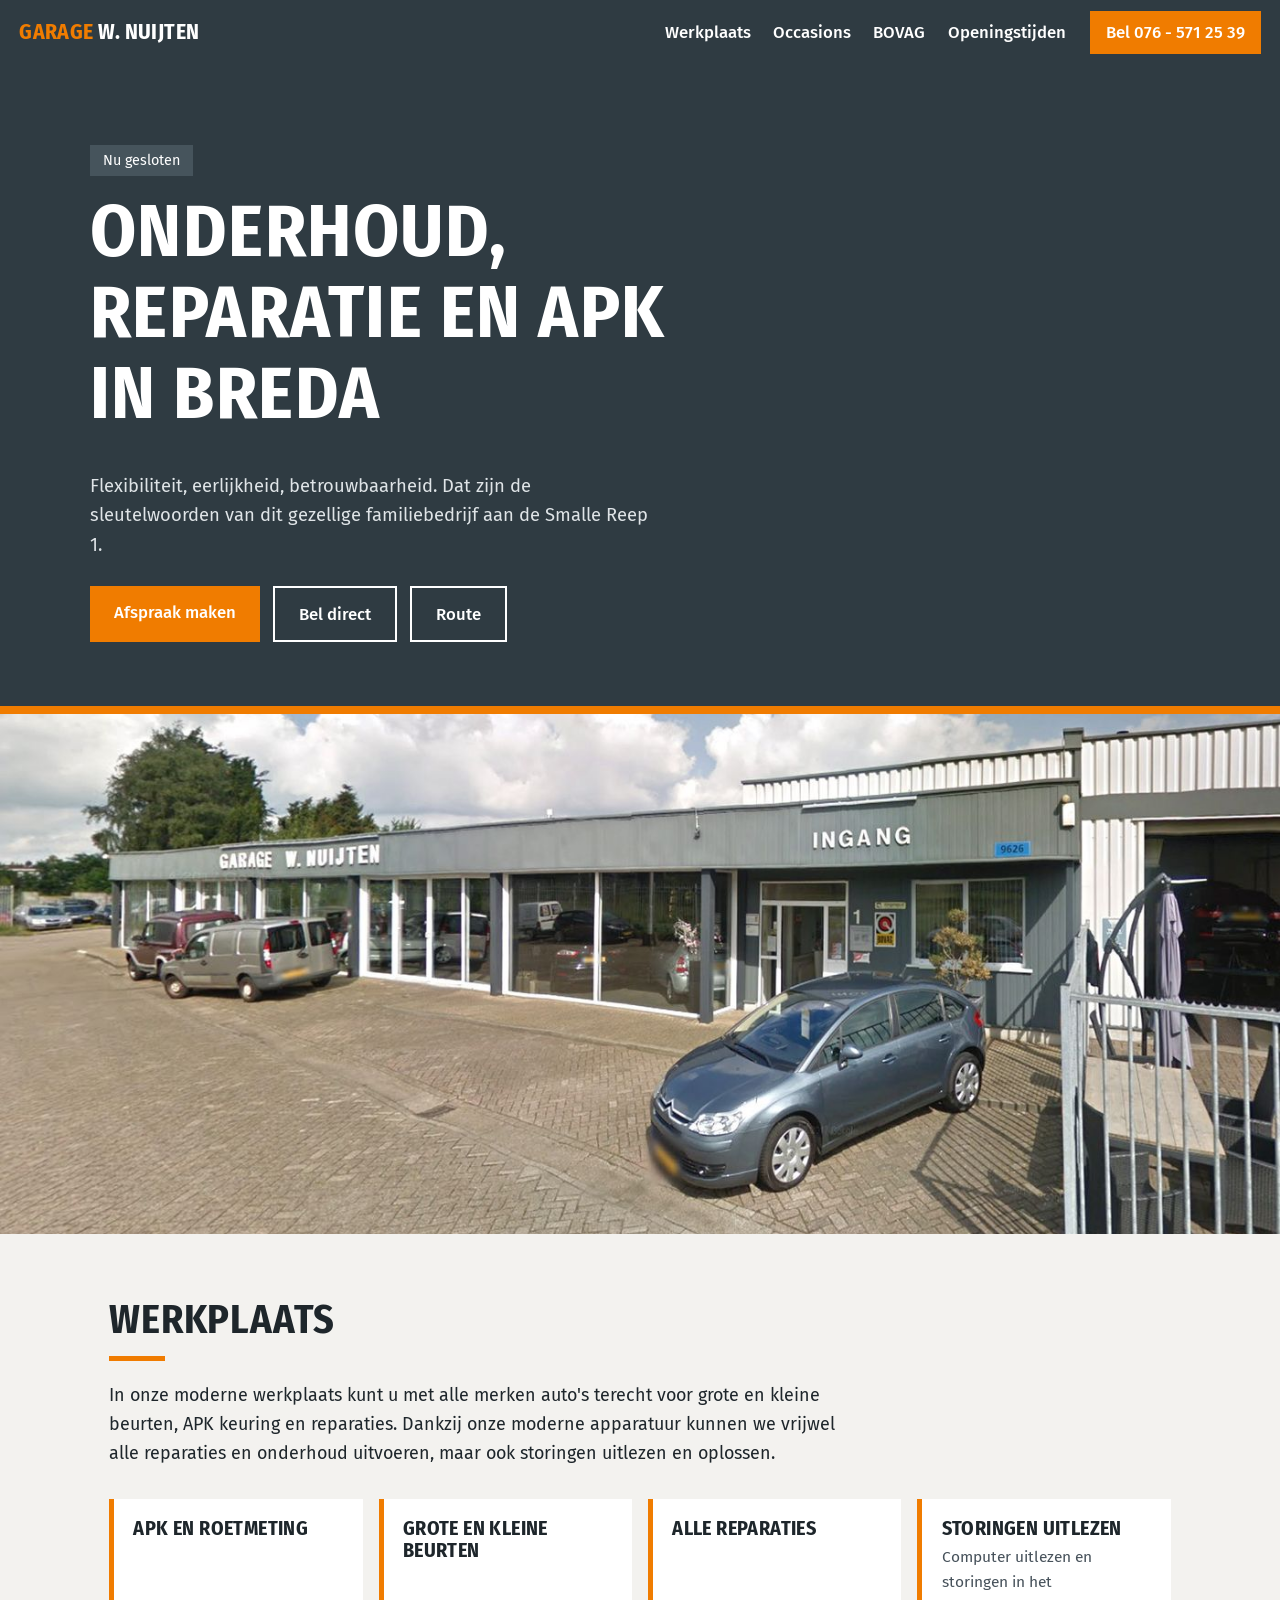
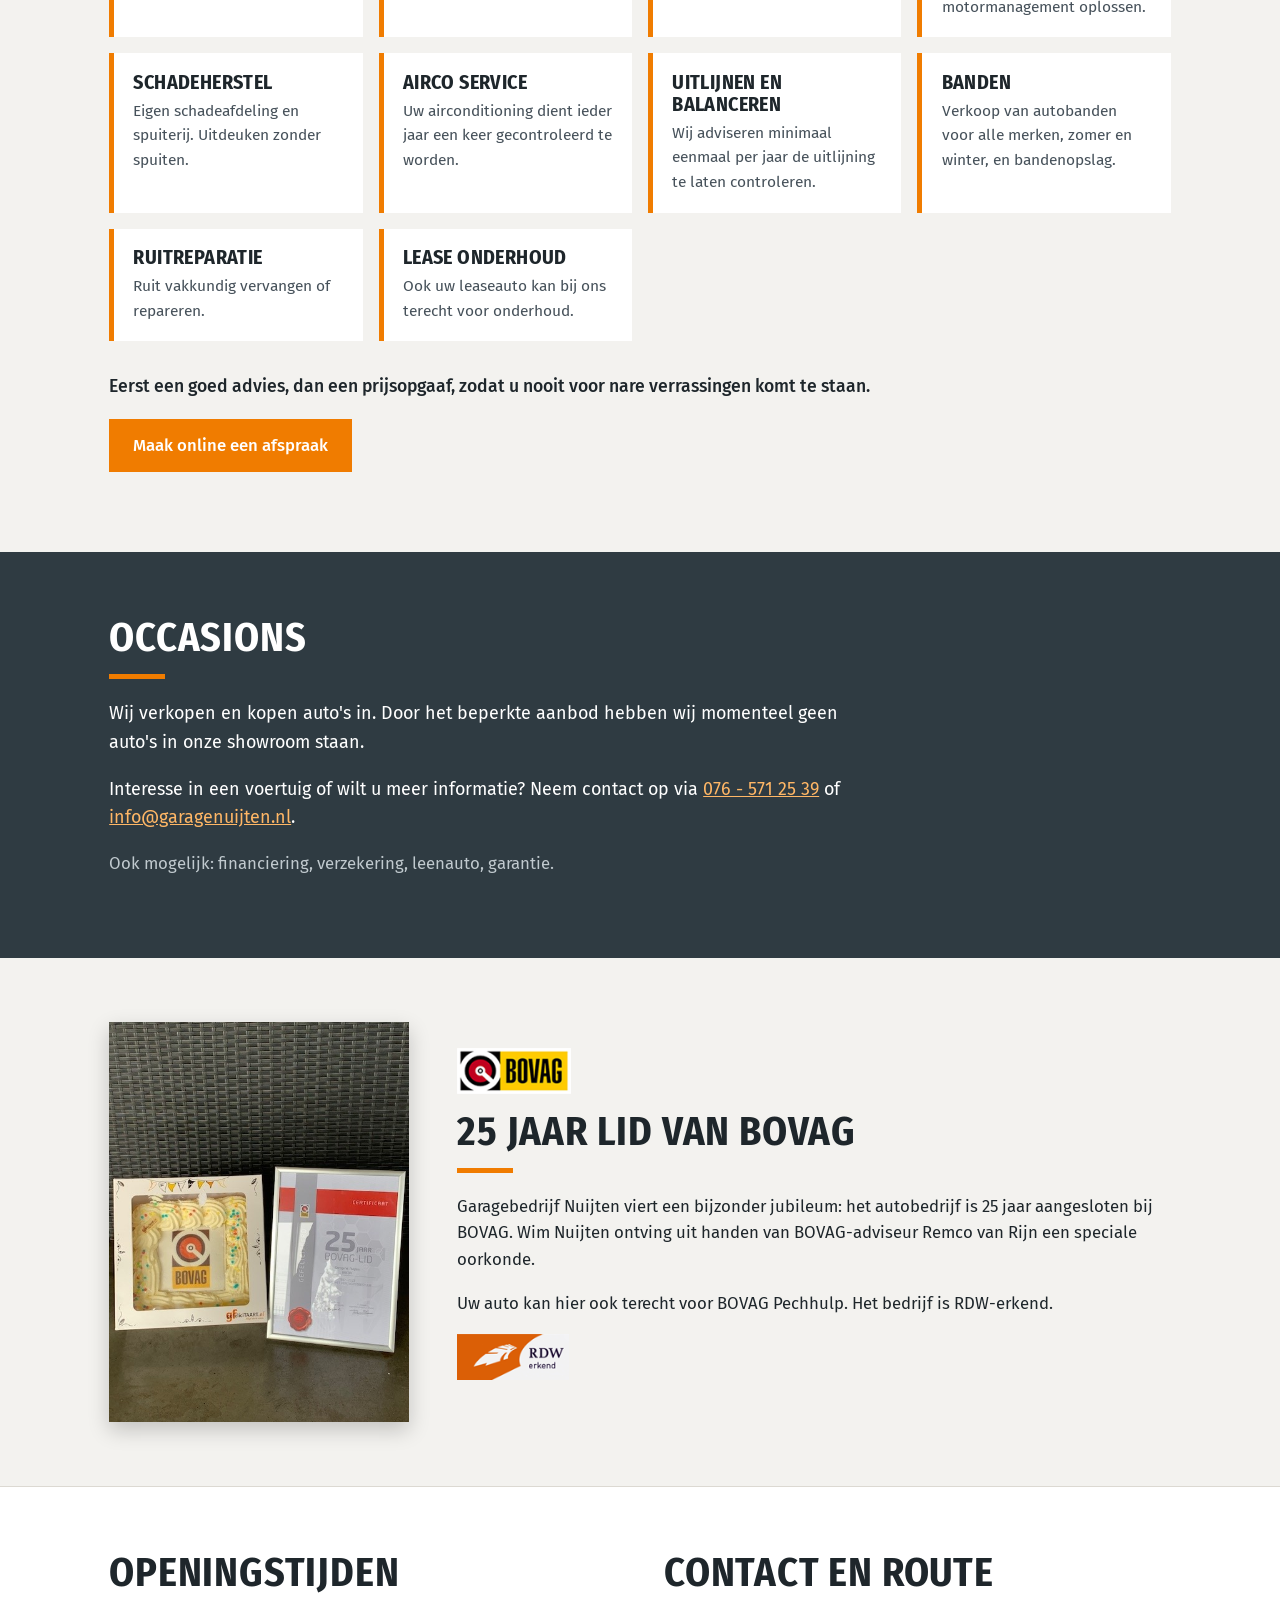
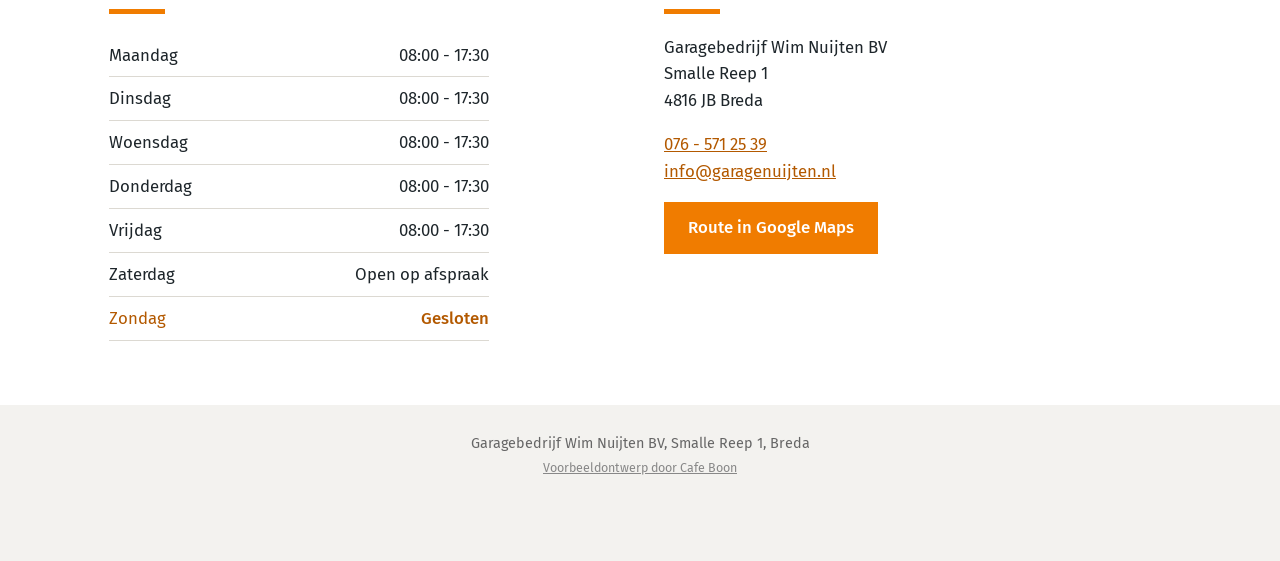
==== index.html @ 53a1577f "Voorbeeldwebsite voor Garagebedrijf Wim Nuijten" ====
<!doctype html>
<html lang="nl">
<head>
<meta charset="utf-8">
<meta name="viewport" content="width=device-width, initial-scale=1">
<meta name="robots" content="noindex">
<title>Garagebedrijf Wim Nuijten - Onderhoud, APK en reparatie in Breda</title>
<meta name="description" content="Garagebedrijf Wim Nuijten aan de Smalle Reep 1 in Breda. Onderhoud, reparatie en APK voor alle merken. BOVAG-lid. Ma t/m vr 08:00 - 17:30.">
<meta property="og:title" content="Garagebedrijf Wim Nuijten, Breda">
<meta property="og:description" content="Onderhoud, reparatie en APK voor alle merken aan de Smalle Reep 1.">
<meta property="og:image" content="images/pand.jpg">
<link rel="icon" type="image/svg+xml" href="images/favicon.svg">
<link rel="preconnect" href="https://fonts.googleapis.com">
<link rel="preconnect" href="https://fonts.gstatic.com" crossorigin>
<link href="https://fonts.googleapis.com/css2?family=Fira+Sans+Condensed:wght@600;700&family=Fira+Sans:wght@400;500&display=swap" rel="stylesheet">
<link rel="stylesheet" href="style.css">
</head>
<body>
<header class="top">
  <a class="logo" href="#"><b>Garage</b> W. Nuijten</a>
  <nav>
    <a href="#werkplaats">Werkplaats</a>
    <a href="#occasions">Occasions</a>
    <a href="#bovag">BOVAG</a>
    <a href="#contact">Openingstijden</a>
  </nav>
  <a class="call" href="tel:+31765712539">Bel 076 - 571 25 39</a>
</header>

<section class="hero">
  <div class="hero-in">
    <p class="tag" id="status"></p>
    <h1>Onderhoud, reparatie en APK in Breda</h1>
    <p class="claim">Flexibiliteit, eerlijkheid, betrouwbaarheid. Dat zijn de sleutelwoorden van dit gezellige familiebedrijf aan de Smalle Reep 1.</p>
    <div class="actions">
      <a class="btn" href="https://www.garagenuijten.nl/werkplaats/afspraak-maken/">Afspraak maken</a>
      <a class="btn ghost" href="tel:+31765712539">Bel direct</a>
      <a class="btn ghost" href="https://www.google.com/maps/dir/?api=1&destination=Smalle+Reep+1+4816+JB+Breda">Route</a>
    </div>
  </div>
</section>

<section class="photo"><img src="images/pand.jpg" alt="Garagebedrijf Wim Nuijten aan de Smalle Reep 1 in Breda"></section>

<section id="werkplaats" class="wrap">
  <h2>Werkplaats</h2>
  <p class="lead">In onze moderne werkplaats kunt u met alle merken auto's terecht voor grote en kleine beurten, APK keuring en reparaties. Dankzij onze moderne apparatuur kunnen we vrijwel alle reparaties en onderhoud uitvoeren, maar ook storingen uitlezen en oplossen.</p>
  <div class="cards">
    <article><h3>APK en roetmeting</h3></article>
    <article><h3>Grote en kleine beurten</h3></article>
    <article><h3>Alle reparaties</h3></article>
    <article><h3>Storingen uitlezen</h3><p>Computer uitlezen en storingen in het motormanagement oplossen.</p></article>
    <article><h3>Schadeherstel</h3><p>Eigen schadeafdeling en spuiterij. Uitdeuken zonder spuiten.</p></article>
    <article><h3>Airco service</h3><p>Uw airconditioning dient ieder jaar een keer gecontroleerd te worden.</p></article>
    <article><h3>Uitlijnen en balanceren</h3><p>Wij adviseren minimaal eenmaal per jaar de uitlijning te laten controleren.</p></article>
    <article><h3>Banden</h3><p>Verkoop van autobanden voor alle merken, zomer en winter, en bandenopslag.</p></article>
    <article><h3>Ruitreparatie</h3><p>Ruit vakkundig vervangen of repareren.</p></article>
    <article><h3>Lease onderhoud</h3><p>Ook uw leaseauto kan bij ons terecht voor onderhoud.</p></article>
  </div>
  <p class="note">Eerst een goed advies, dan een prijsopgaaf, zodat u nooit voor nare verrassingen komt te staan.</p>
  <p><a class="btn" href="https://www.garagenuijten.nl/werkplaats/afspraak-maken/">Maak online een afspraak</a></p>
</section>

<section id="occasions" class="band">
  <div class="wrap">
    <h2>Occasions</h2>
    <p class="lead">Wij verkopen en kopen auto's in. Door het beperkte aanbod hebben wij momenteel geen auto's in onze showroom staan.</p>
    <p class="lead">Interesse in een voertuig of wilt u meer informatie? Neem contact op via <a href="tel:+31765712539">076 - 571 25 39</a> of <a href="mailto:info@garagenuijten.nl">info@garagenuijten.nl</a>.</p>
    <p class="also">Ook mogelijk: financiering, verzekering, leenauto, garantie.</p>
  </div>
</section>

<section id="bovag" class="wrap bovag">
  <img src="images/bovag-certificaat.jpg" alt="Certificaat 25 jaar BOVAG-lid">
  <div>
    <img class="blogo" src="images/bovag.png" alt="BOVAG">
    <h2>25 jaar lid van BOVAG</h2>
    <p>Garagebedrijf Nuijten viert een bijzonder jubileum: het autobedrijf is 25 jaar aangesloten bij BOVAG. Wim Nuijten ontving uit handen van BOVAG-adviseur Remco van Rijn een speciale oorkonde.</p>
    <p>Uw auto kan hier ook terecht voor BOVAG Pechhulp. Het bedrijf is RDW-erkend.</p>
    <img class="blogo" src="images/rdw.png" alt="RDW erkend">
  </div>
</section>

<section id="contact" class="visit">
  <div class="wrap two">
    <div>
      <h2>Openingstijden</h2>
      <table>
        <tr data-d="1"><th>Maandag</th><td>08:00 - 17:30</td></tr>
        <tr data-d="2"><th>Dinsdag</th><td>08:00 - 17:30</td></tr>
        <tr data-d="3"><th>Woensdag</th><td>08:00 - 17:30</td></tr>
        <tr data-d="4"><th>Donderdag</th><td>08:00 - 17:30</td></tr>
        <tr data-d="5"><th>Vrijdag</th><td>08:00 - 17:30</td></tr>
        <tr data-d="6"><th>Zaterdag</th><td>Open op afspraak</td></tr>
        <tr data-d="0"><th>Zondag</th><td>Gesloten</td></tr>
      </table>
    </div>
    <div>
      <h2>Contact en route</h2>
      <p>Garagebedrijf Wim Nuijten BV<br>Smalle Reep 1<br>4816 JB Breda</p>
      <p><a href="tel:+31765712539">076 - 571 25 39</a><br><a href="mailto:info@garagenuijten.nl">info@garagenuijten.nl</a></p>
      <p><a class="btn" href="https://www.google.com/maps/dir/?api=1&destination=Smalle+Reep+1+4816+JB+Breda">Route in Google Maps</a></p>
    </div>
  </div>
</section>

<footer>
  <p>Garagebedrijf Wim Nuijten BV, Smalle Reep 1, Breda</p>
  <p class="credit"><a href="https://cafeboon.com">Voorbeeldontwerp door Cafe Boon</a></p>
</footer>
<a class="fab" href="tel:+31765712539">Bel</a>
<script>
(function(){
  var n=new Date(),d=n.getDay(),m=n.getHours()+n.getMinutes()/60,el=document.getElementById('status');
  var r=document.querySelector('tr[data-d="'+d+'"]');if(r)r.className='today';
  if(d>=1&&d<=5&&m>=8&&m<17.5){el.textContent='Nu geopend tot 17:30';el.className='tag yes'}
  else if(d==6){el.textContent='Zaterdag open op afspraak'}
  else{el.textContent='Nu gesloten'}
})();
</script>
</body>
</html>
---- style.css ----
:root{--orange:#f07c00;--slate:#2f3b42;--ink:#1e262b;--bg:#f3f2ef;--line:#dcd9d2}
*{box-sizing:border-box}
body{margin:0;font-family:"Fira Sans",sans-serif;color:var(--ink);background:var(--bg);line-height:1.6;font-size:1.05rem}
h1,h2,h3,.logo{font-family:"Fira Sans Condensed",sans-serif;text-transform:uppercase;letter-spacing:.02em;line-height:1.1;margin:0 0 .5em}
h2{font-size:clamp(1.8rem,4vw,2.5rem)}
h2:after{content:"";display:block;width:56px;height:5px;background:var(--orange);margin-top:.35em}
a{color:#b35900}
.top{display:flex;align-items:center;gap:1.5rem;padding:.7rem 1.2rem;background:var(--slate);position:sticky;top:0;z-index:5}
.logo{color:#fff;text-decoration:none;font-size:1.35rem;margin:0;font-weight:700}.logo b{color:var(--orange)}
.top nav{margin-left:auto;display:flex;gap:1.4rem}.top nav a{color:#fff;text-decoration:none;font-weight:500}
.call{background:var(--orange);color:#fff;text-decoration:none;padding:.5rem 1rem;font-weight:500;white-space:nowrap}
.hero{background:var(--slate);color:#fff;padding:5rem 1.2rem 4rem;border-bottom:8px solid var(--orange)}
.hero-in{max-width:1100px;margin:0 auto}
.hero h1{font-size:clamp(2.4rem,7vw,4.6rem);max-width:15ch}
.claim{max-width:560px;font-size:1.15rem;color:#dfe4e7}
.tag{display:inline-block;background:#46545c;padding:.25rem .8rem;font-size:.9rem;margin:0 0 1rem}.tag.yes{background:#2e7d32}
.actions{display:flex;gap:.8rem;flex-wrap:wrap;margin-top:1.6rem}
.btn{display:inline-block;background:var(--orange);color:#fff;padding:.8rem 1.5rem;text-decoration:none;font-weight:500}
.btn.ghost{background:transparent;border:2px solid #fff}
.photo img{width:100%;max-height:520px;object-fit:cover;display:block}
.wrap{max-width:1100px;margin:0 auto;padding:4rem 1.2rem}
.lead{max-width:740px;font-size:1.12rem}
.cards{display:grid;grid-template-columns:repeat(auto-fill,minmax(240px,1fr));gap:1rem;margin:2rem 0}
.cards article{background:#fff;border-left:5px solid var(--orange);padding:1.1rem 1.2rem}
.cards h3{font-size:1.25rem;margin:0 0 .3em}.cards p{margin:0;font-size:.97rem;color:#46515a}
.note{font-weight:500;font-size:1.1rem}
.band{background:var(--slate);color:#fff}.band a{color:#ffb766}.also{color:#c0c9ce}
.bovag{display:grid;grid-template-columns:300px 1fr;gap:3rem;align-items:center}
.bovag>img{width:100%;box-shadow:0 8px 20px rgba(0,0,0,.2)}
.blogo{height:46px;display:block;margin-bottom:1rem}
.visit{background:#fff;border-top:1px solid var(--line)}
.two{display:grid;grid-template-columns:1fr 1fr;gap:3rem}
table{border-collapse:collapse;width:100%;max-width:380px}
th{text-align:left;font-weight:400}td{text-align:right}
th,td{padding:.5rem 0;border-bottom:1px solid var(--line)}
tr.today{font-weight:500;color:#b35900}
footer{text-align:center;padding:1.5rem 1rem 5rem;font-size:.9rem;color:#666}
footer p{margin:.2rem}.credit{font-size:.78rem}.credit a{color:#888}
.fab{display:none}
@media(max-width:760px){
.top nav,.call{display:none}
.hero{padding:3rem 1.2rem}.bovag,.two{grid-template-columns:1fr;gap:2rem}.bovag>img{max-width:260px}
.fab{display:block;position:fixed;right:1rem;bottom:1rem;background:var(--orange);color:#fff;text-decoration:none;font-weight:500;padding:.9rem 1.5rem;border-radius:999px;box-shadow:0 4px 12px rgba(0,0,0,.3);z-index:9}}
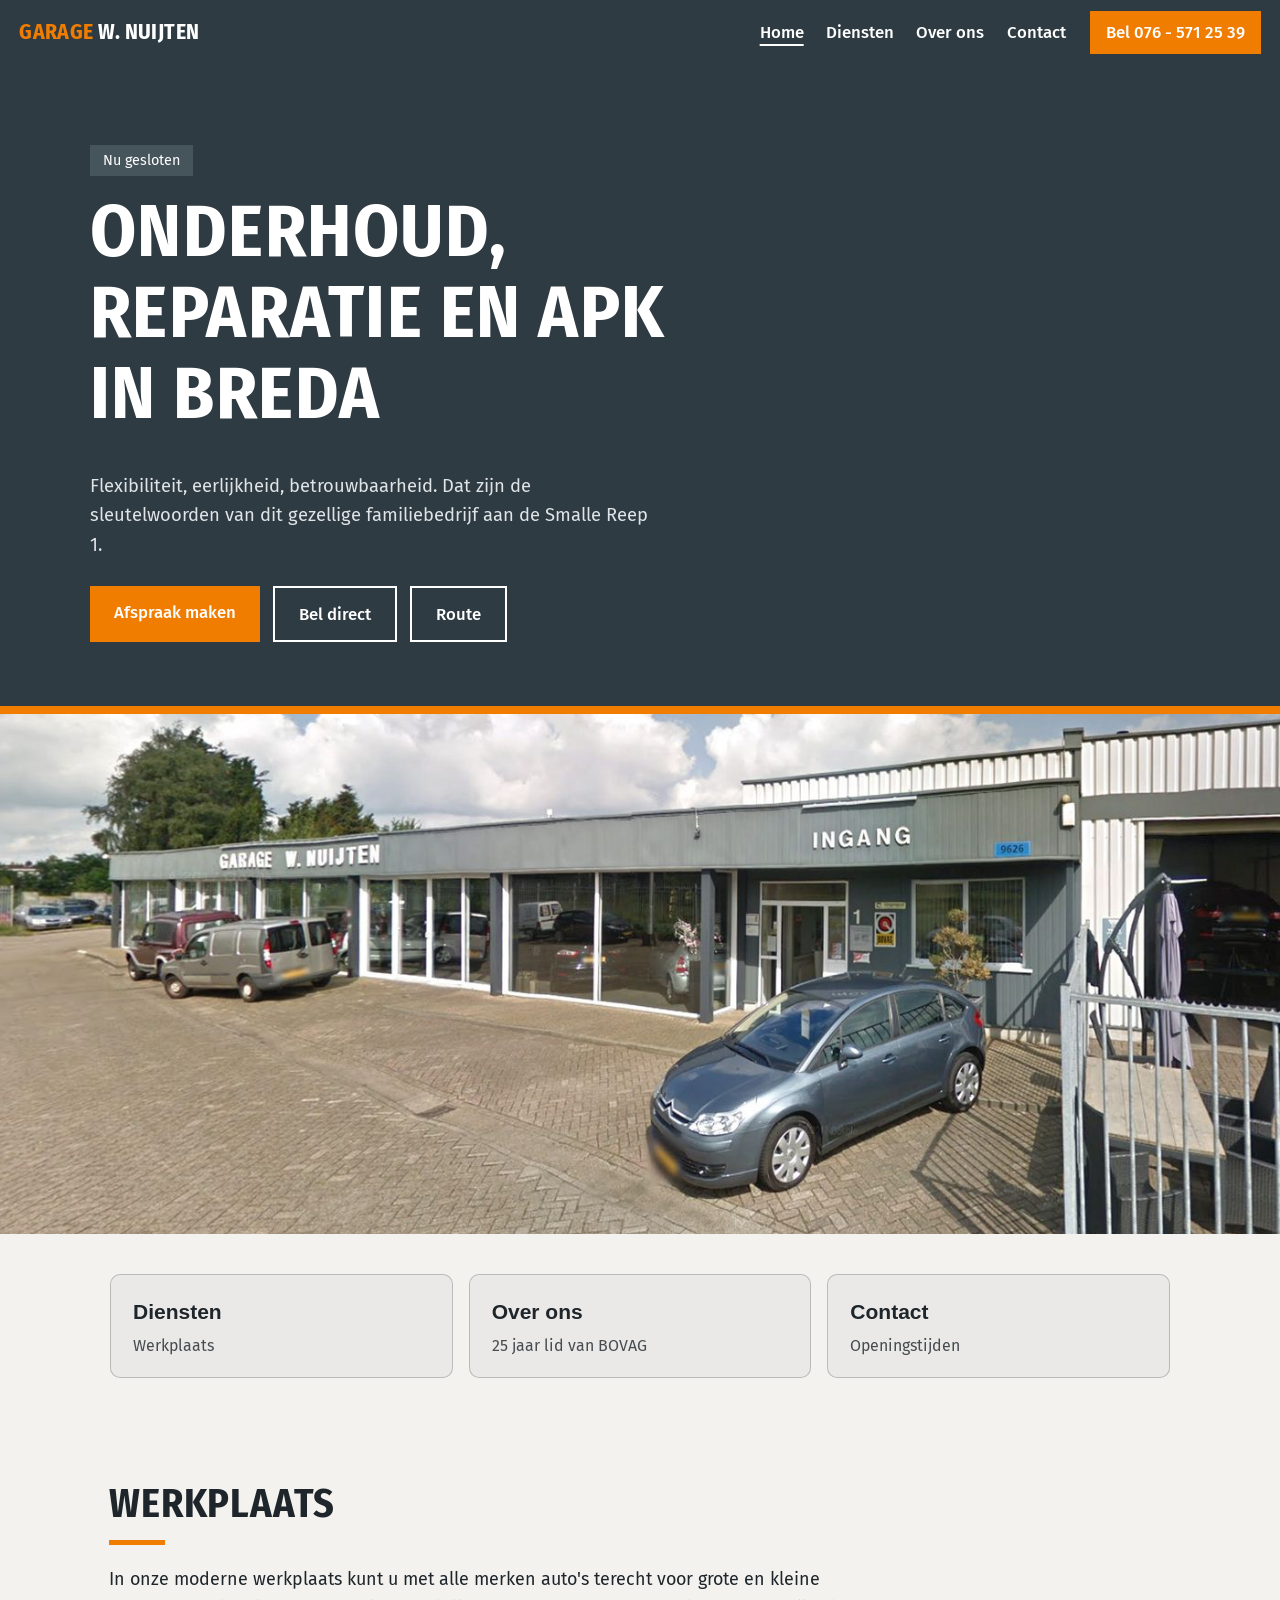
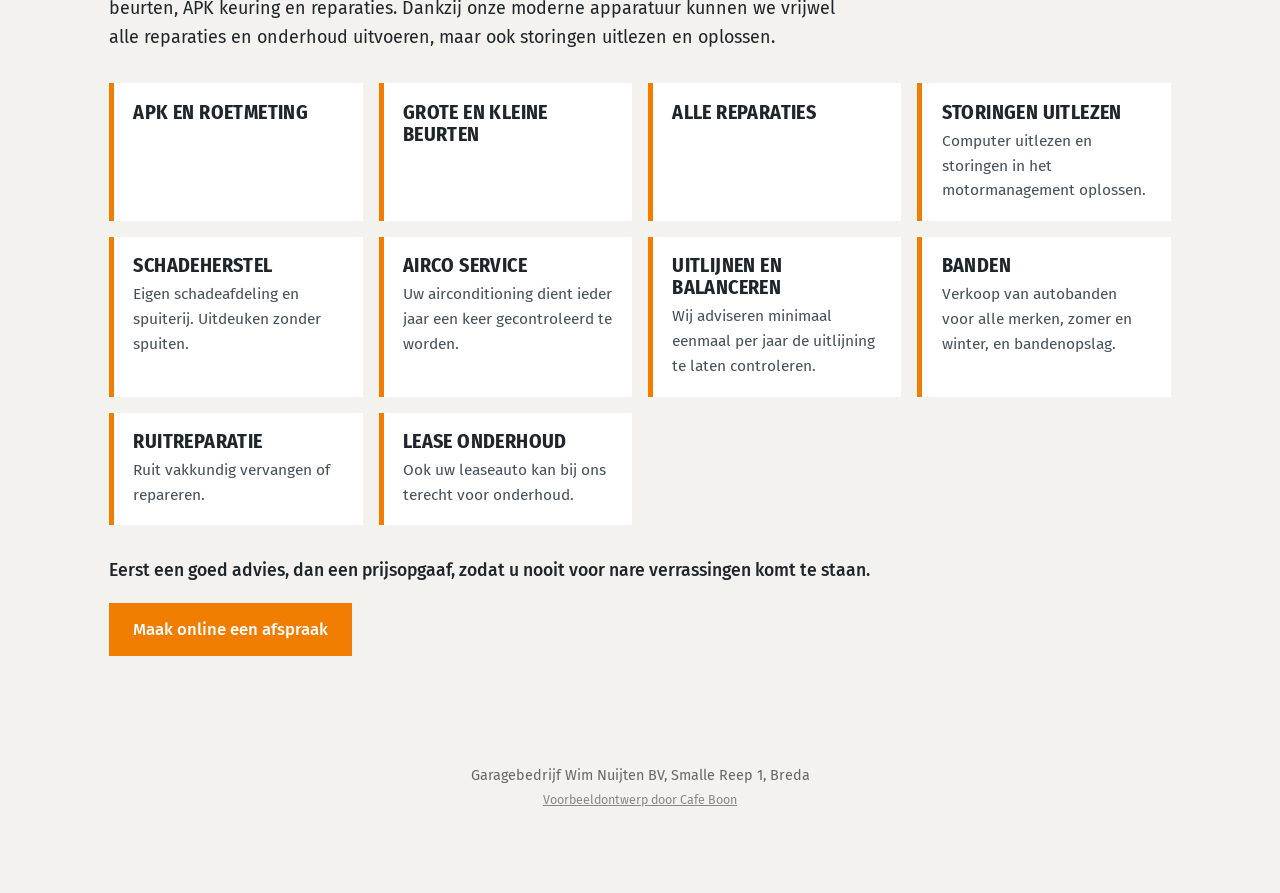
==== commit 8d4307a4: "Website opgedeeld in meerdere pagina's" ====
--- a/index.html
+++ b/index.html
@@ -17,106 +17,53 @@
 </head>
 <body>
 <header class="top">
-  <a class="logo" href="#"><b>Garage</b> W. Nuijten</a>
-  <nav>
-    <a href="#werkplaats">Werkplaats</a>
-    <a href="#occasions">Occasions</a>
-    <a href="#bovag">BOVAG</a>
-    <a href="#contact">Openingstijden</a>
-  </nav>
-  <a class="call" href="tel:+31765712539">Bel 076 - 571 25 39</a>
+<a class="logo" href="index.html"><b>Garage</b> W. Nuijten</a>
+<nav><a aria-current="page" href="index.html">Home</a><a href="aanbod.html">Diensten</a><a href="over.html">Over ons</a><a href="contact.html">Contact</a></nav>
+<a class="call" href="tel:+31765712539">Bel 076 - 571 25 39</a>
 </header>
-
+<div aria-label="Pagina's" class="sn-bar" role="navigation"><a aria-current="page" class="sn-link" href="index.html">Home</a><a class="sn-link" href="aanbod.html">Diensten</a><a class="sn-link" href="over.html">Over ons</a><a class="sn-link" href="contact.html">Contact</a></div>
 <section class="hero">
-  <div class="hero-in">
-    <p class="tag" id="status"></p>
-    <h1>Onderhoud, reparatie en APK in Breda</h1>
-    <p class="claim">Flexibiliteit, eerlijkheid, betrouwbaarheid. Dat zijn de sleutelwoorden van dit gezellige familiebedrijf aan de Smalle Reep 1.</p>
-    <div class="actions">
-      <a class="btn" href="https://www.garagenuijten.nl/werkplaats/afspraak-maken/">Afspraak maken</a>
-      <a class="btn ghost" href="tel:+31765712539">Bel direct</a>
-      <a class="btn ghost" href="https://www.google.com/maps/dir/?api=1&destination=Smalle+Reep+1+4816+JB+Breda">Route</a>
-    </div>
-  </div>
+<div class="hero-in">
+<p class="tag" id="status"></p>
+<h1>Onderhoud, reparatie en APK in Breda</h1>
+<p class="claim">Flexibiliteit, eerlijkheid, betrouwbaarheid. Dat zijn de sleutelwoorden van dit gezellige familiebedrijf aan de Smalle Reep 1.</p>
+<div class="actions">
+<a class="btn" href="https://www.garagenuijten.nl/werkplaats/afspraak-maken/">Afspraak maken</a>
+<a class="btn ghost" href="tel:+31765712539">Bel direct</a>
+<a class="btn ghost" href="https://www.google.com/maps/dir/?api=1&amp;destination=Smalle+Reep+1+4816+JB+Breda">Route</a>
+</div>
+</div>
 </section>
-
-<section class="photo"><img src="images/pand.jpg" alt="Garagebedrijf Wim Nuijten aan de Smalle Reep 1 in Breda"></section>
-
-<section id="werkplaats" class="wrap">
-  <h2>Werkplaats</h2>
-  <p class="lead">In onze moderne werkplaats kunt u met alle merken auto's terecht voor grote en kleine beurten, APK keuring en reparaties. Dankzij onze moderne apparatuur kunnen we vrijwel alle reparaties en onderhoud uitvoeren, maar ook storingen uitlezen en oplossen.</p>
-  <div class="cards">
-    <article><h3>APK en roetmeting</h3></article>
-    <article><h3>Grote en kleine beurten</h3></article>
-    <article><h3>Alle reparaties</h3></article>
-    <article><h3>Storingen uitlezen</h3><p>Computer uitlezen en storingen in het motormanagement oplossen.</p></article>
-    <article><h3>Schadeherstel</h3><p>Eigen schadeafdeling en spuiterij. Uitdeuken zonder spuiten.</p></article>
-    <article><h3>Airco service</h3><p>Uw airconditioning dient ieder jaar een keer gecontroleerd te worden.</p></article>
-    <article><h3>Uitlijnen en balanceren</h3><p>Wij adviseren minimaal eenmaal per jaar de uitlijning te laten controleren.</p></article>
-    <article><h3>Banden</h3><p>Verkoop van autobanden voor alle merken, zomer en winter, en bandenopslag.</p></article>
-    <article><h3>Ruitreparatie</h3><p>Ruit vakkundig vervangen of repareren.</p></article>
-    <article><h3>Lease onderhoud</h3><p>Ook uw leaseauto kan bij ons terecht voor onderhoud.</p></article>
-  </div>
-  <p class="note">Eerst een goed advies, dan een prijsopgaaf, zodat u nooit voor nare verrassingen komt te staan.</p>
-  <p><a class="btn" href="https://www.garagenuijten.nl/werkplaats/afspraak-maken/">Maak online een afspraak</a></p>
+<section class="photo"><img alt="Garagebedrijf Wim Nuijten aan de Smalle Reep 1 in Breda" src="images/pand.jpg"/></section>
+<div class="sn-cards"><a class="sn-card" href="aanbod.html"><strong>Diensten</strong><span>Werkplaats</span></a><a class="sn-card" href="over.html"><strong>Over ons</strong><span>25 jaar lid van BOVAG</span></a><a class="sn-card" href="contact.html"><strong>Contact</strong><span>Openingstijden</span></a></div>
+<section class="wrap">
+<h2>Werkplaats</h2>
+<p class="lead">In onze moderne werkplaats kunt u met alle merken auto's terecht voor grote en kleine beurten, APK keuring en reparaties. Dankzij onze moderne apparatuur kunnen we vrijwel alle reparaties en onderhoud uitvoeren, maar ook storingen uitlezen en oplossen.</p>
+<div class="cards">
+<article><h3>APK en roetmeting</h3></article>
+<article><h3>Grote en kleine beurten</h3></article>
+<article><h3>Alle reparaties</h3></article>
+<article><h3>Storingen uitlezen</h3><p>Computer uitlezen en storingen in het motormanagement oplossen.</p></article>
+<article><h3>Schadeherstel</h3><p>Eigen schadeafdeling en spuiterij. Uitdeuken zonder spuiten.</p></article>
+<article><h3>Airco service</h3><p>Uw airconditioning dient ieder jaar een keer gecontroleerd te worden.</p></article>
+<article><h3>Uitlijnen en balanceren</h3><p>Wij adviseren minimaal eenmaal per jaar de uitlijning te laten controleren.</p></article>
+<article><h3>Banden</h3><p>Verkoop van autobanden voor alle merken, zomer en winter, en bandenopslag.</p></article>
+<article><h3>Ruitreparatie</h3><p>Ruit vakkundig vervangen of repareren.</p></article>
+<article><h3>Lease onderhoud</h3><p>Ook uw leaseauto kan bij ons terecht voor onderhoud.</p></article>
+</div>
+<p class="note">Eerst een goed advies, dan een prijsopgaaf, zodat u nooit voor nare verrassingen komt te staan.</p>
+<p><a class="btn" href="https://www.garagenuijten.nl/werkplaats/afspraak-maken/">Maak online een afspraak</a></p>
 </section>
-
-<section id="occasions" class="band">
-  <div class="wrap">
-    <h2>Occasions</h2>
-    <p class="lead">Wij verkopen en kopen auto's in. Door het beperkte aanbod hebben wij momenteel geen auto's in onze showroom staan.</p>
-    <p class="lead">Interesse in een voertuig of wilt u meer informatie? Neem contact op via <a href="tel:+31765712539">076 - 571 25 39</a> of <a href="mailto:info@garagenuijten.nl">info@garagenuijten.nl</a>.</p>
-    <p class="also">Ook mogelijk: financiering, verzekering, leenauto, garantie.</p>
-  </div>
-</section>
-
-<section id="bovag" class="wrap bovag">
-  <img src="images/bovag-certificaat.jpg" alt="Certificaat 25 jaar BOVAG-lid">
-  <div>
-    <img class="blogo" src="images/bovag.png" alt="BOVAG">
-    <h2>25 jaar lid van BOVAG</h2>
-    <p>Garagebedrijf Nuijten viert een bijzonder jubileum: het autobedrijf is 25 jaar aangesloten bij BOVAG. Wim Nuijten ontving uit handen van BOVAG-adviseur Remco van Rijn een speciale oorkonde.</p>
-    <p>Uw auto kan hier ook terecht voor BOVAG Pechhulp. Het bedrijf is RDW-erkend.</p>
-    <img class="blogo" src="images/rdw.png" alt="RDW erkend">
-  </div>
-</section>
-
-<section id="contact" class="visit">
-  <div class="wrap two">
-    <div>
-      <h2>Openingstijden</h2>
-      <table>
-        <tr data-d="1"><th>Maandag</th><td>08:00 - 17:30</td></tr>
-        <tr data-d="2"><th>Dinsdag</th><td>08:00 - 17:30</td></tr>
-        <tr data-d="3"><th>Woensdag</th><td>08:00 - 17:30</td></tr>
-        <tr data-d="4"><th>Donderdag</th><td>08:00 - 17:30</td></tr>
-        <tr data-d="5"><th>Vrijdag</th><td>08:00 - 17:30</td></tr>
-        <tr data-d="6"><th>Zaterdag</th><td>Open op afspraak</td></tr>
-        <tr data-d="0"><th>Zondag</th><td>Gesloten</td></tr>
-      </table>
-    </div>
-    <div>
-      <h2>Contact en route</h2>
-      <p>Garagebedrijf Wim Nuijten BV<br>Smalle Reep 1<br>4816 JB Breda</p>
-      <p><a href="tel:+31765712539">076 - 571 25 39</a><br><a href="mailto:info@garagenuijten.nl">info@garagenuijten.nl</a></p>
-      <p><a class="btn" href="https://www.google.com/maps/dir/?api=1&destination=Smalle+Reep+1+4816+JB+Breda">Route in Google Maps</a></p>
-    </div>
-  </div>
-</section>
-
 <footer>
-  <p>Garagebedrijf Wim Nuijten BV, Smalle Reep 1, Breda</p>
-  <p class="credit"><a href="https://cafeboon.com">Voorbeeldontwerp door Cafe Boon</a></p>
+<p>Garagebedrijf Wim Nuijten BV, Smalle Reep 1, Breda</p>
+<p class="credit"><a href="https://cafeboon.com">Voorbeeldontwerp door Cafe Boon</a></p>
 </footer>
 <a class="fab" href="tel:+31765712539">Bel</a>
-<script>
-(function(){
+<script>try{(function(){
   var n=new Date(),d=n.getDay(),m=n.getHours()+n.getMinutes()/60,el=document.getElementById('status');
   var r=document.querySelector('tr[data-d="'+d+'"]');if(r)r.className='today';
   if(d>=1&&d<=5&&m>=8&&m<17.5){el.textContent='Nu geopend tot 17:30';el.className='tag yes'}
   else if(d==6){el.textContent='Zaterdag open op afspraak'}
   else{el.textContent='Nu gesloten'}
-})();
-</script>
-</body>
-</html>
+})();}catch(e){}</script>
+</body></html>
--- a/style.css
+++ b/style.css
@@ -41,3 +41,17 @@
 .top nav,.call{display:none}
 .hero{padding:3rem 1.2rem}.bovag,.two{grid-template-columns:1fr;gap:2rem}.bovag>img{max-width:260px}
 .fab{display:block;position:fixed;right:1rem;bottom:1rem;background:var(--orange);color:#fff;text-decoration:none;font-weight:500;padding:.9rem 1.5rem;border-radius:999px;box-shadow:0 4px 12px rgba(0,0,0,.3);z-index:9}}
+/* sitenav:start */
+.sn-bar{display:none;gap:6px;overflow-x:auto;white-space:nowrap;-webkit-overflow-scrolling:touch;padding:8px 12px;background:inherit;color:inherit;font:inherit;line-height:1.2;border-bottom:1px solid rgba(128,128,128,.35);box-sizing:border-box;max-width:100%}
+.sn-bar a.sn-link{flex:0 0 auto;padding:9px 15px;border-radius:999px;color:inherit;text-decoration:none;font-size:15px;font-weight:600;letter-spacing:0;text-transform:none;margin:0}
+.sn-bar a.sn-link[aria-current="page"]{background:rgba(128,128,128,.2);box-shadow:inset 0 -2px 0 currentColor}
+@media(max-width:760px){.sn-bar{display:flex}}
+nav a[aria-current="page"]:not(.cta):not(.btn):not(.call){text-decoration:underline;text-underline-offset:6px;text-decoration-thickness:2px}
+.sn-head{max-width:1100px;margin:0 auto;padding:40px 20px 0;box-sizing:border-box}
+.sn-head h1{margin:0;color:inherit;font-size:clamp(30px,5vw,46px);line-height:1.1}
+.sn-cards{max-width:1100px;margin:0 auto;padding:40px 20px;display:grid;grid-template-columns:repeat(auto-fit,minmax(230px,1fr));gap:16px;box-sizing:border-box}
+.sn-card{display:block;padding:20px 22px;border:1px solid rgba(128,128,128,.45);border-radius:10px;background:rgba(128,128,128,.07);color:inherit;text-decoration:none;min-width:0}
+.sn-card strong{display:block;font-size:1.25em;margin:0 0 6px;color:inherit}
+.sn-card span{display:block;opacity:.8;font-size:.95em;line-height:1.4}
+.sn-card:hover,.sn-card:focus-visible{border-color:currentColor}
+/* sitenav:end */
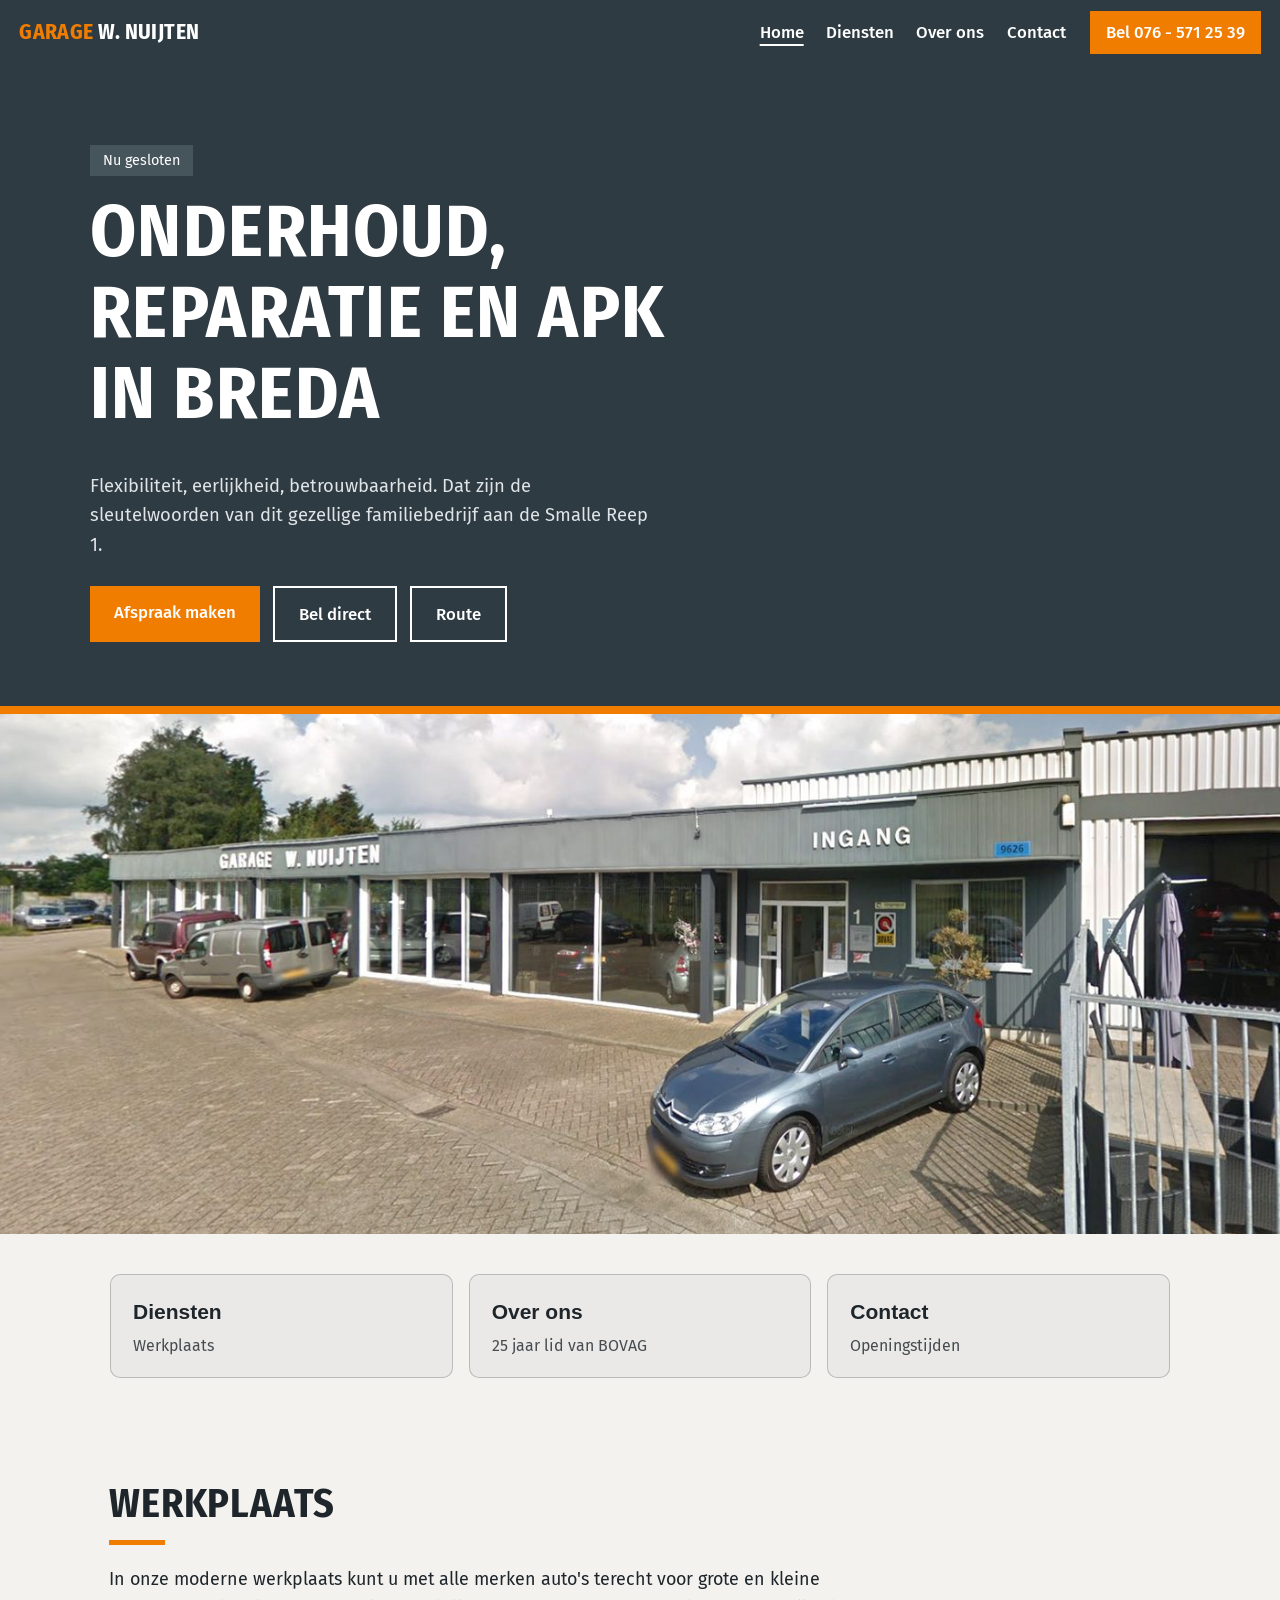
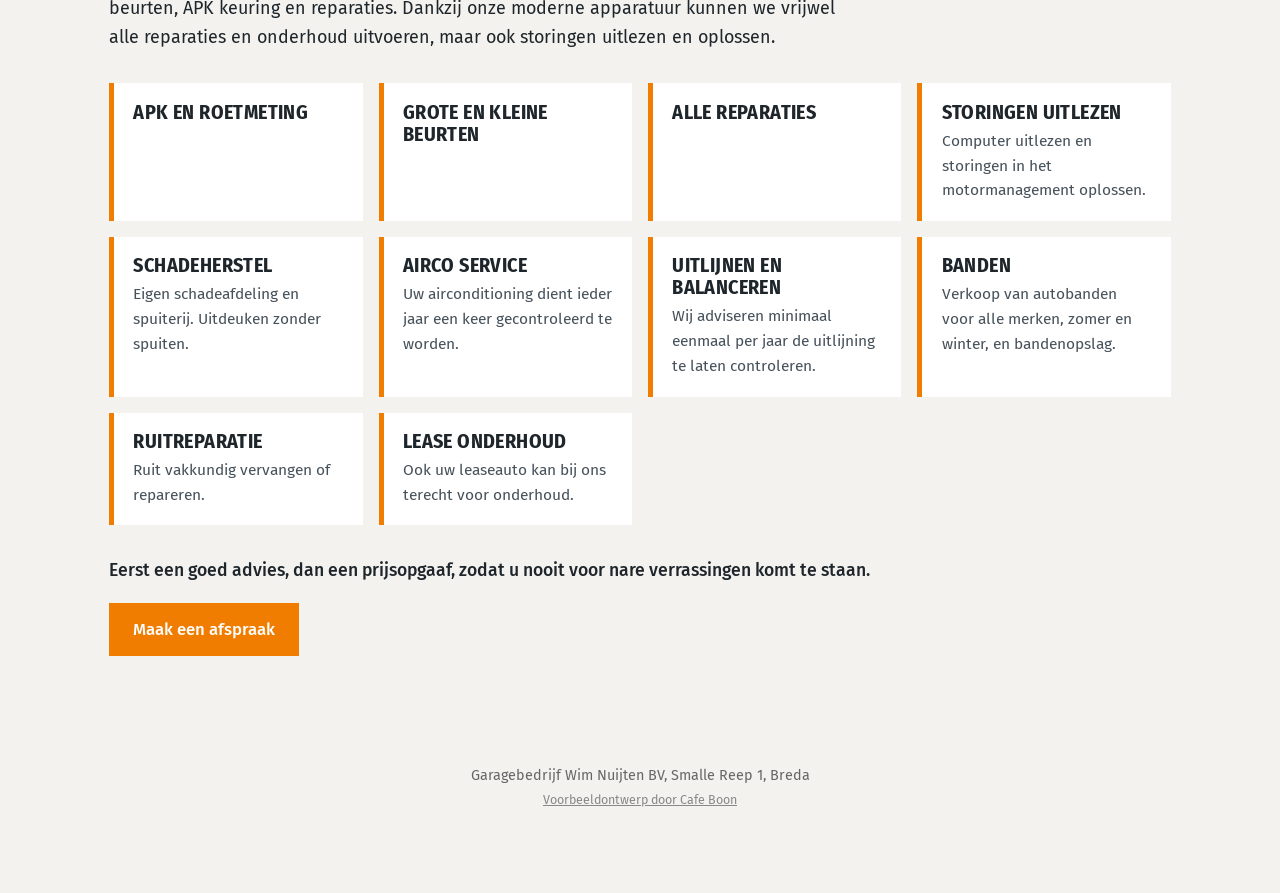
==== commit a96a67b4: "Links naar externe websites vervangen door eigen pagina's" ====
--- a/index.html
+++ b/index.html
@@ -28,7 +28,7 @@
 <h1>Onderhoud, reparatie en APK in Breda</h1>
 <p class="claim">Flexibiliteit, eerlijkheid, betrouwbaarheid. Dat zijn de sleutelwoorden van dit gezellige familiebedrijf aan de Smalle Reep 1.</p>
 <div class="actions">
-<a class="btn" href="https://www.garagenuijten.nl/werkplaats/afspraak-maken/">Afspraak maken</a>
+<a class="btn" href="contact.html">Afspraak maken</a>
 <a class="btn ghost" href="tel:+31765712539">Bel direct</a>
 <a class="btn ghost" href="https://www.google.com/maps/dir/?api=1&amp;destination=Smalle+Reep+1+4816+JB+Breda">Route</a>
 </div>
@@ -52,7 +52,7 @@
 <article><h3>Lease onderhoud</h3><p>Ook uw leaseauto kan bij ons terecht voor onderhoud.</p></article>
 </div>
 <p class="note">Eerst een goed advies, dan een prijsopgaaf, zodat u nooit voor nare verrassingen komt te staan.</p>
-<p><a class="btn" href="https://www.garagenuijten.nl/werkplaats/afspraak-maken/">Maak online een afspraak</a></p>
+<p><a class="btn" href="contact.html">Maak een afspraak</a></p>
 </section>
 <footer>
 <p>Garagebedrijf Wim Nuijten BV, Smalle Reep 1, Breda</p>
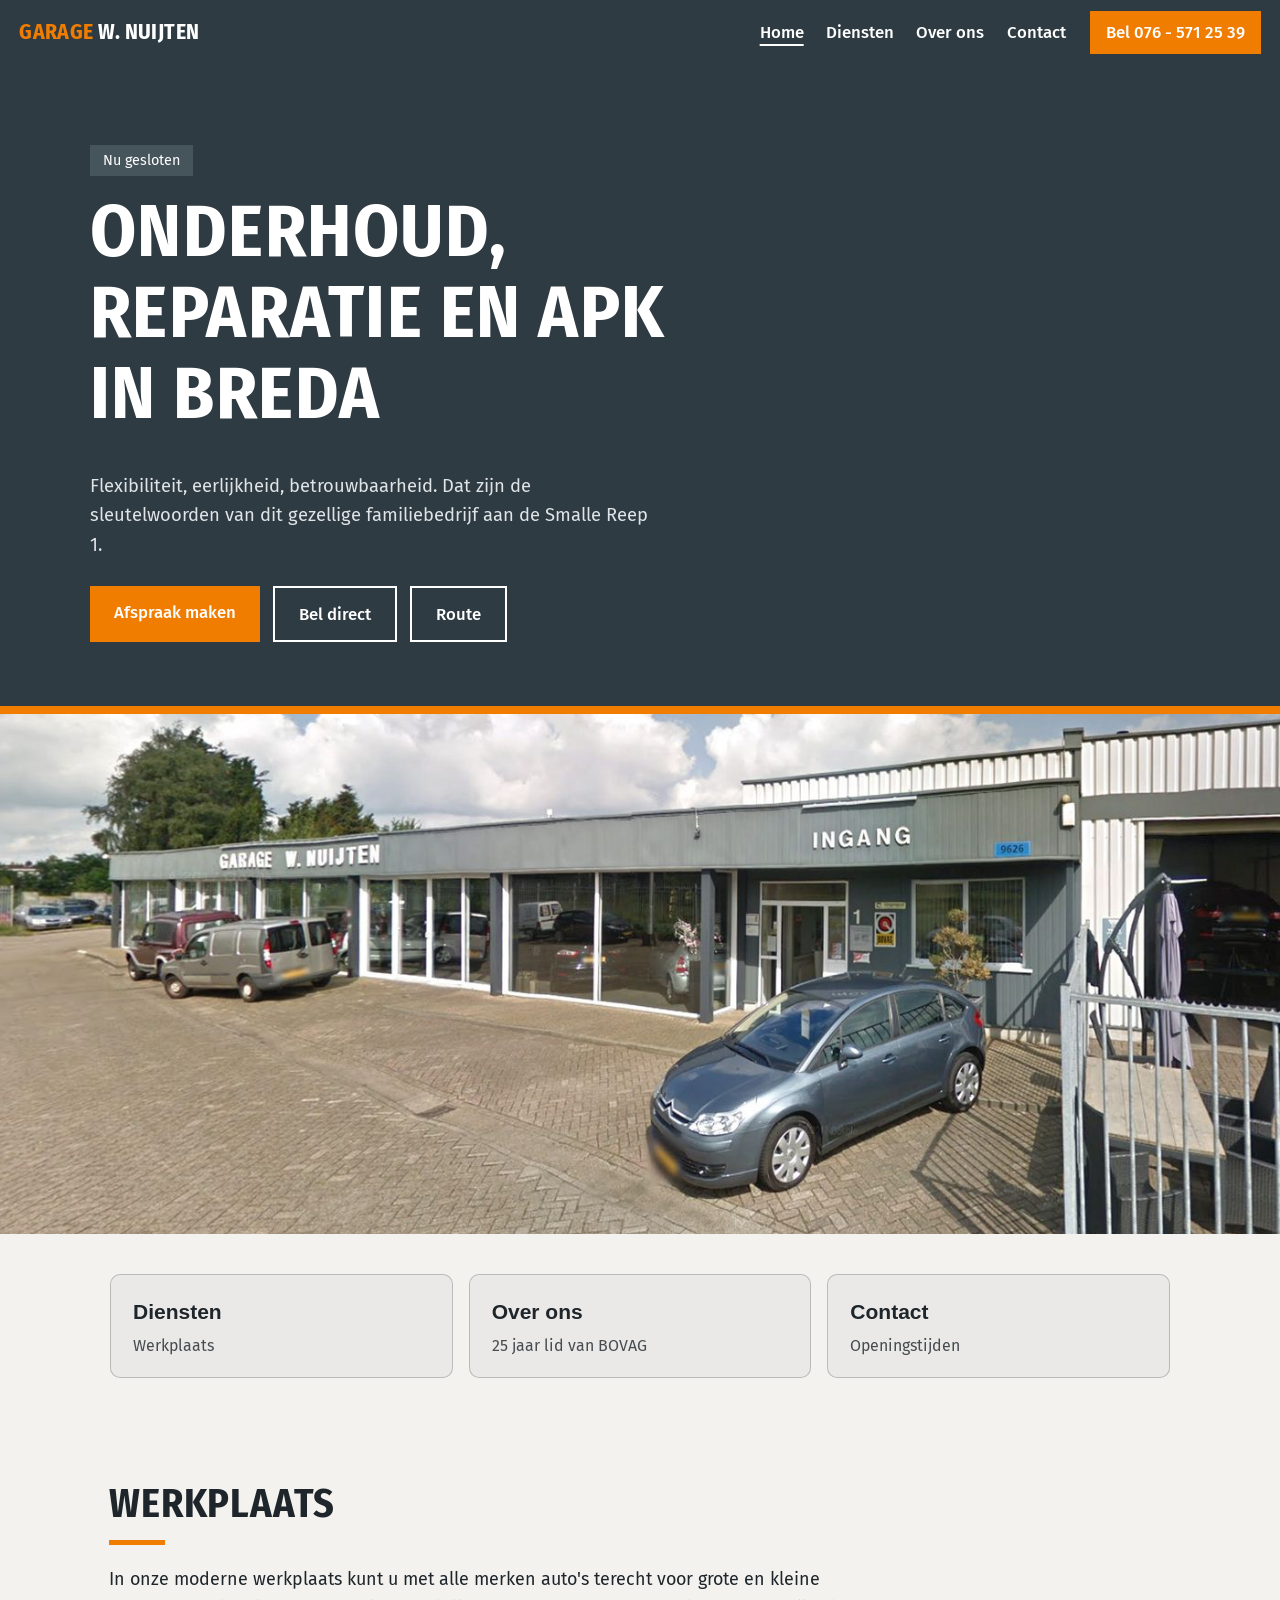
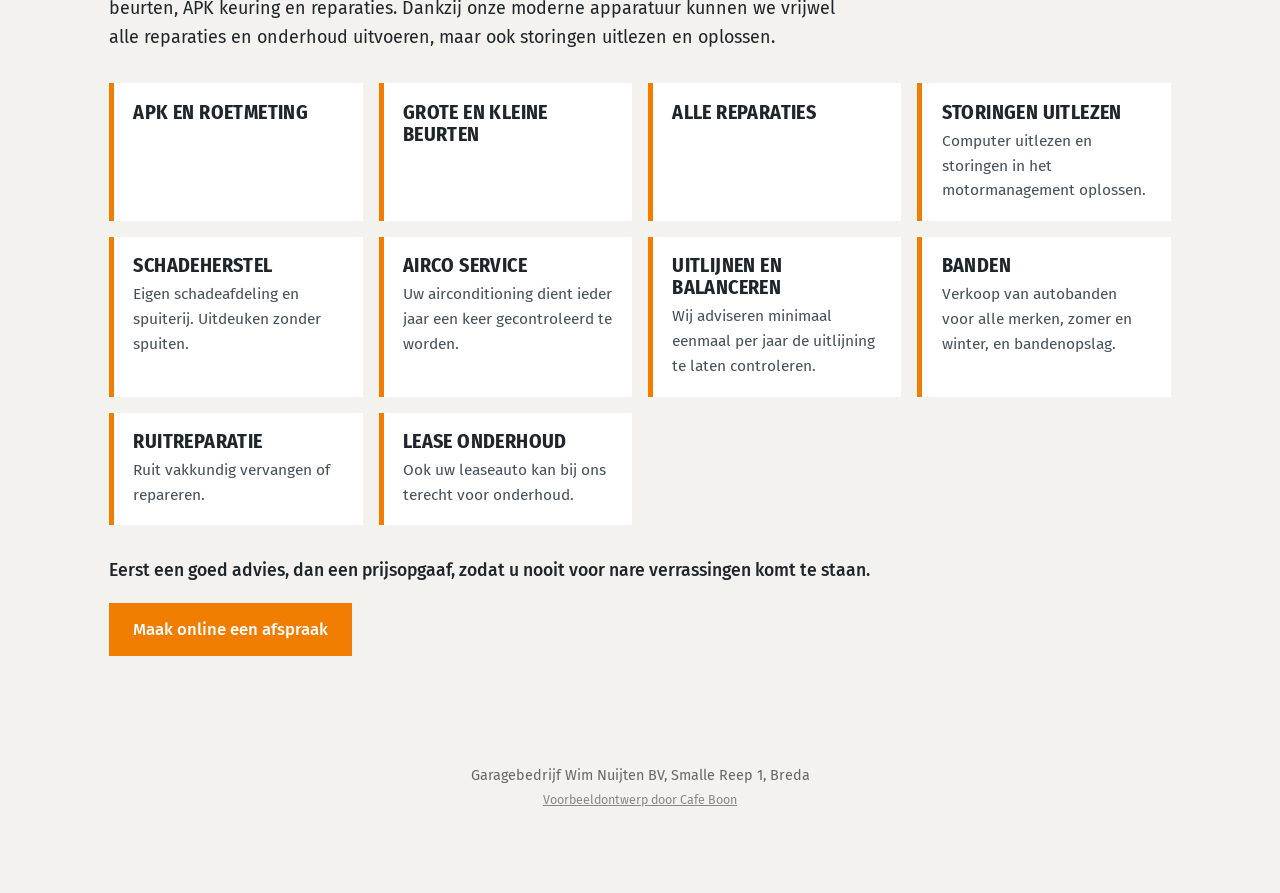
==== commit 491518e4: "Links naar externe websites verwijzen naar een eigen binnenkort pagina" ====
--- a/index.html
+++ b/index.html
@@ -28,7 +28,7 @@
 <h1>Onderhoud, reparatie en APK in Breda</h1>
 <p class="claim">Flexibiliteit, eerlijkheid, betrouwbaarheid. Dat zijn de sleutelwoorden van dit gezellige familiebedrijf aan de Smalle Reep 1.</p>
 <div class="actions">
-<a class="btn" href="contact.html">Afspraak maken</a>
+<a class="btn" href="binnenkort.html">Afspraak maken</a>
 <a class="btn ghost" href="tel:+31765712539">Bel direct</a>
 <a class="btn ghost" href="https://www.google.com/maps/dir/?api=1&amp;destination=Smalle+Reep+1+4816+JB+Breda">Route</a>
 </div>
@@ -52,7 +52,7 @@
 <article><h3>Lease onderhoud</h3><p>Ook uw leaseauto kan bij ons terecht voor onderhoud.</p></article>
 </div>
 <p class="note">Eerst een goed advies, dan een prijsopgaaf, zodat u nooit voor nare verrassingen komt te staan.</p>
-<p><a class="btn" href="contact.html">Maak een afspraak</a></p>
+<p><a class="btn" href="binnenkort.html">Maak online een afspraak</a></p>
 </section>
 <footer>
 <p>Garagebedrijf Wim Nuijten BV, Smalle Reep 1, Breda</p>
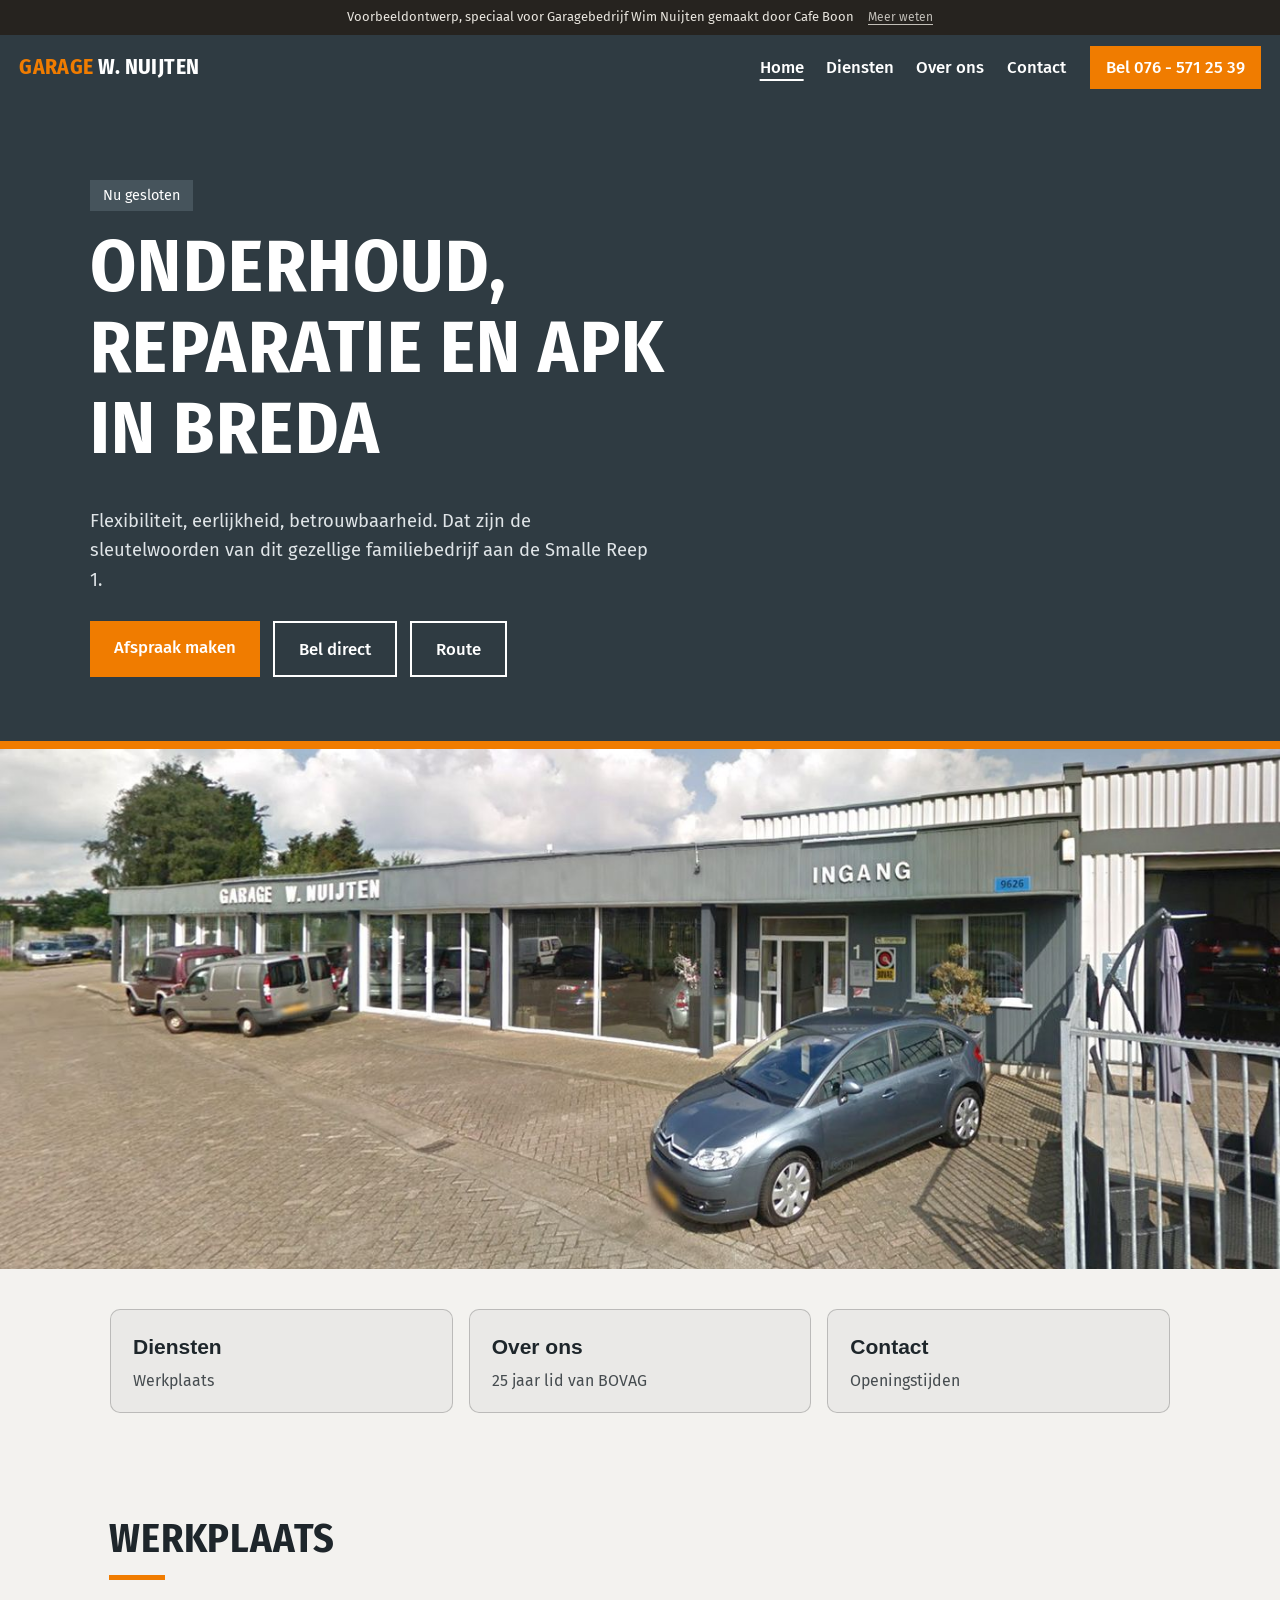
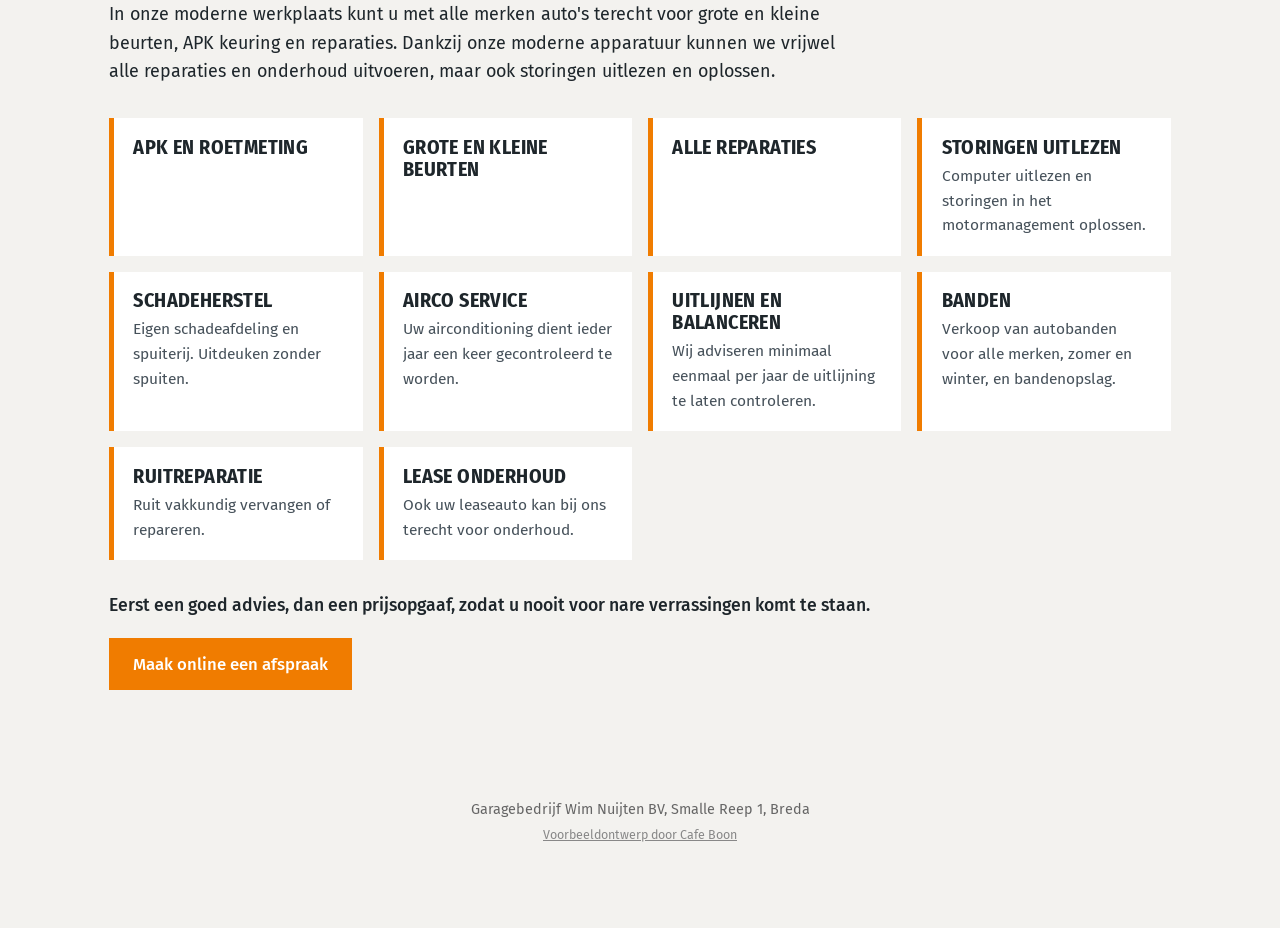
==== commit 57f04dba: "Werkende formulieren voor afspraken en aanvragen" ====
--- a/index.html
+++ b/index.html
@@ -16,6 +16,7 @@
 <link rel="stylesheet" href="style.css">
 </head>
 <body>
+<div class="vb-banner" role="note"><span>Voorbeeldontwerp, speciaal voor Garagebedrijf Wim Nuijten gemaakt door Cafe Boon</span><a href="https://cafeboon.com">Meer weten</a></div>
 <header class="top">
 <a class="logo" href="index.html"><b>Garage</b> W. Nuijten</a>
 <nav><a aria-current="page" href="index.html">Home</a><a href="aanbod.html">Diensten</a><a href="over.html">Over ons</a><a href="contact.html">Contact</a></nav>
@@ -28,7 +29,7 @@
 <h1>Onderhoud, reparatie en APK in Breda</h1>
 <p class="claim">Flexibiliteit, eerlijkheid, betrouwbaarheid. Dat zijn de sleutelwoorden van dit gezellige familiebedrijf aan de Smalle Reep 1.</p>
 <div class="actions">
-<a class="btn" href="binnenkort.html">Afspraak maken</a>
+<a class="btn" href="afspraak.html">Afspraak maken</a>
 <a class="btn ghost" href="tel:+31765712539">Bel direct</a>
 <a class="btn ghost" href="https://www.google.com/maps/dir/?api=1&amp;destination=Smalle+Reep+1+4816+JB+Breda">Route</a>
 </div>
@@ -52,7 +53,7 @@
 <article><h3>Lease onderhoud</h3><p>Ook uw leaseauto kan bij ons terecht voor onderhoud.</p></article>
 </div>
 <p class="note">Eerst een goed advies, dan een prijsopgaaf, zodat u nooit voor nare verrassingen komt te staan.</p>
-<p><a class="btn" href="binnenkort.html">Maak online een afspraak</a></p>
+<p><a class="btn" href="afspraak.html">Maak online een afspraak</a></p>
 </section>
 <footer>
 <p>Garagebedrijf Wim Nuijten BV, Smalle Reep 1, Breda</p>
--- a/style.css
+++ b/style.css
@@ -55,3 +55,31 @@
 .sn-card span{display:block;opacity:.8;font-size:.95em;line-height:1.4}
 .sn-card:hover,.sn-card:focus-visible{border-color:currentColor}
 /* sitenav:end */
+/* voorbeeld-formulier:start */
+@layer sn{.sn-form button.btn{border:0;font:inherit;cursor:pointer;line-height:1.2}}
+.sn-formsec{padding:36px 0 72px}
+.sn-formwrap{max-width:1100px;margin:0 auto;padding:0 20px;box-sizing:border-box}
+.sn-formwrap>h2{margin:0 0 12px}
+.sn-formwrap>.sn-lead,.sn-formwrap>.sn-form,.sn-formwrap>.sn-done{max-width:720px}
+.sn-formwrap .sn-lead{margin:0 0 24px;opacity:.85}
+.sn-form{display:grid;grid-template-columns:1fr 1fr;gap:16px}
+.sn-field{display:flex;flex-direction:column;gap:6px;min-width:0;text-align:left}
+.sn-field.full{grid-column:1/-1}
+.sn-field label{font-size:14px;font-weight:600}
+.sn-field input,.sn-field select,.sn-field textarea{font:inherit;font-size:16px;line-height:1.4;color:inherit;background:rgba(128,128,128,.12);border:1px solid rgba(128,128,128,.55);border-radius:8px;padding:11px 12px;width:100%;box-sizing:border-box;min-width:0;max-width:100%;-webkit-appearance:none;appearance:none}
+.sn-field select{background-image:linear-gradient(45deg,transparent 50%,currentColor 50%),linear-gradient(135deg,currentColor 50%,transparent 50%);background-position:calc(100% - 20px) 50%,calc(100% - 15px) 50%;background-size:5px 5px;background-repeat:no-repeat;padding-right:38px}
+.sn-field select option{color:#111;background:#fff}
+.sn-field textarea{resize:vertical}
+.sn-field input:focus,.sn-field select:focus,.sn-field textarea:focus{outline:2px solid currentColor;outline-offset:1px}
+.sn-done{padding:28px;border:1px solid rgba(128,128,128,.55);border-radius:12px;background:rgba(128,128,128,.1)}
+.sn-done h2{margin:0 0 10px}
+.sn-done p{margin:0}
+.sn-done a{text-decoration:underline;text-underline-offset:3px;font-weight:600}
+.sn-formlink{padding:0 0 56px}
+@media(max-width:640px){.sn-form{grid-template-columns:1fr}.sn-formsec{padding:24px 0 56px}}
+/* voorbeeld-formulier:end */
+/* voorbeeldbanner:start */
+.vb-banner{display:flex;flex-wrap:wrap;justify-content:center;align-items:baseline;gap:2px 14px;padding:8px 16px;background:#26231f;color:#e9e6df;font-size:13px;line-height:1.45;letter-spacing:0;text-transform:none;font-weight:400;text-align:center;position:relative;z-index:1000}
+.vb-banner a{color:inherit;opacity:.8;text-decoration:underline;text-underline-offset:3px;font-size:12px;font-weight:400;white-space:nowrap;letter-spacing:0;text-transform:none}
+.vb-banner a:hover{opacity:1}
+/* voorbeeldbanner:end */
